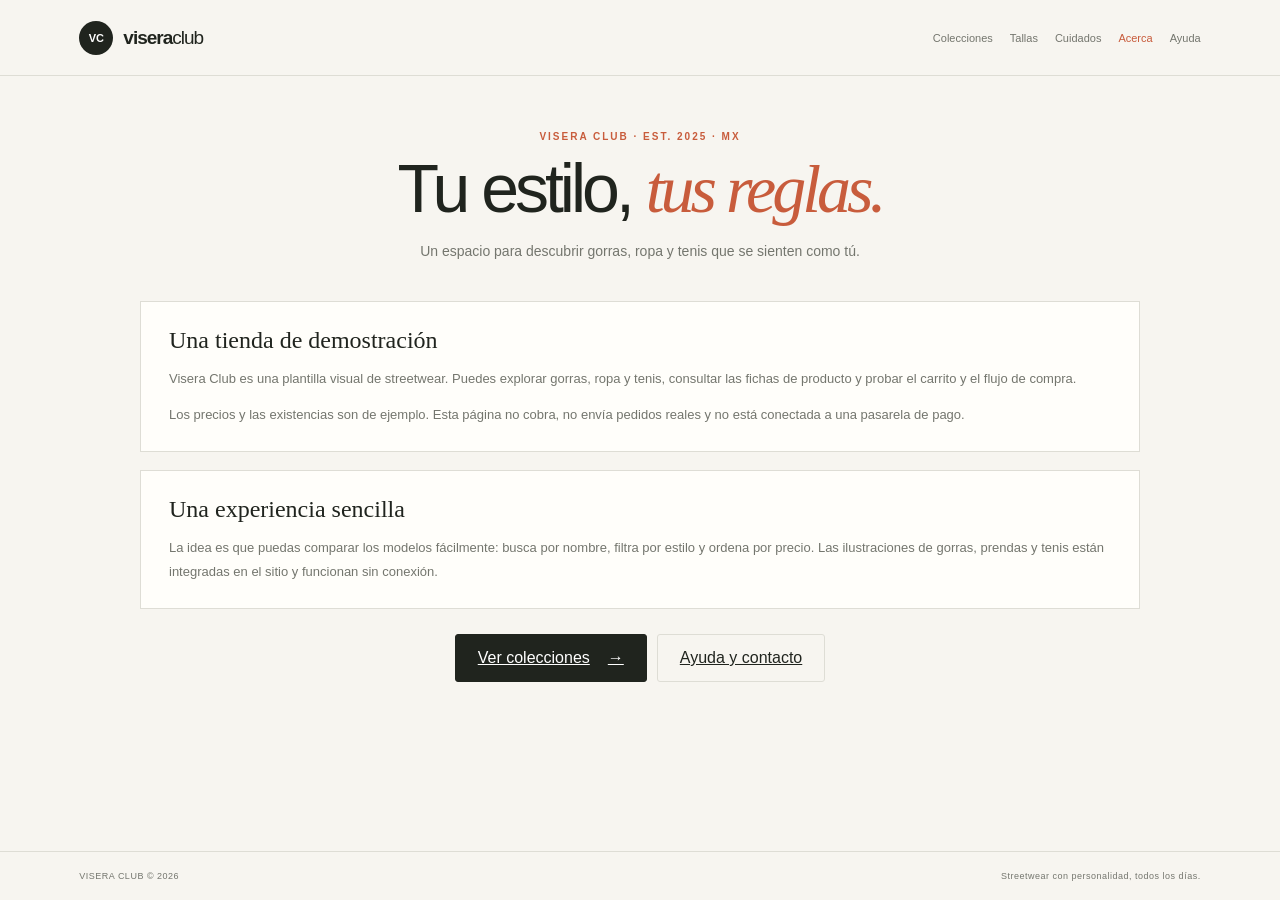
==== acerca.html @ 669e8320 "Publish Visera Club streetwear store" ====
<!doctype html>
<html lang="es">
<head>
  <meta charset="utf-8">
  <meta name="viewport" content="width=device-width, initial-scale=1">
  <meta name="theme-color" content="#f7f5f0">
  <meta name="description" content="Conoce Visera Club y cómo funciona esta tienda de demostración.">
  <title>Acerca de Visera Club</title>
  <link rel="icon" href="assets/favicon.svg" type="image/svg+xml">
  <link rel="stylesheet" href="styles.css">
</head>
<body class="standalone-page">
  <header class="standalone-header">
    <a class="brand" href="index.html" aria-label="Visera Club, inicio"><span class="brand-mark" aria-hidden="true">VC</span><span>visera<span class="brand-light">club</span></span></a>
    <nav class="standalone-nav" aria-label="Navegación principal">
      <a href="colecciones.html">Colecciones</a><a href="guia-tallas.html">Tallas</a><a href="cuidados.html">Cuidados</a><a href="acerca.html" aria-current="page">Acerca</a><a href="contacto.html">Ayuda</a>
    </nav>
  </header>
  <main class="standalone-main">
    <header class="standalone-heading">
      <p class="eyebrow">VISERA CLUB · EST. 2025 · MX</p>
      <h1>Tu estilo, <em>tus reglas.</em></h1>
      <p>Un espacio para descubrir gorras, ropa y tenis que se sienten como tú.</p>
    </header>
    <section class="standalone-panel">
      <h2>Una tienda de demostración</h2>
      <p>Visera Club es una plantilla visual de streetwear. Puedes explorar gorras, ropa y tenis, consultar las fichas de producto y probar el carrito y el flujo de compra.</p>
      <p>Los precios y las existencias son de ejemplo. Esta página no cobra, no envía pedidos reales y no está conectada a una pasarela de pago.</p>
    </section>
    <section class="standalone-panel">
      <h2>Una experiencia sencilla</h2>
      <p>La idea es que puedas comparar los modelos fácilmente: busca por nombre, filtra por estilo y ordena por precio. Las ilustraciones de gorras, prendas y tenis están integradas en el sitio y funcionan sin conexión.</p>
    </section>
    <div class="standalone-actions"><a class="button button-dark" href="colecciones.html">Ver colecciones <span aria-hidden="true">→</span></a><a class="button button-outline" href="contacto.html">Ayuda y contacto</a></div>
  </main>
  <footer class="site-footer standalone-footer"><span>VISERA CLUB © 2026</span><span>Streetwear con personalidad, todos los días.</span></footer>
</body>
</html>
---- styles.css ----
:root {
  --ink: #20241e;
  --muted: #74766e;
  --paper: #f7f5f0;
  --white: #fffefa;
  --accent: #c85c3c;
  --green: #dce6d9;
  --line: #deddd5;
  --serif: Georgia, "Times New Roman", serif;
  font-family: "Trebuchet MS", Arial, sans-serif;
  color: var(--ink);
  background: var(--paper);
}

* { box-sizing: border-box; }
body { margin: 0; min-width: 320px; }
button, input { font: inherit; }
button { color: inherit; }
[hidden] { display: none !important; }
button:focus-visible, a:focus-visible, input:focus-visible, select:focus-visible {
  outline: 2px solid var(--accent);
  outline-offset: 3px;
}

.topbar {
  height: 76px;
  padding: 0 6.2vw;
  display: flex;
  align-items: center;
  justify-content: space-between;
  border-bottom: 1px solid var(--line);
  background: var(--paper);
  position: sticky;
  top: 0;
  z-index: 4;
  backdrop-filter: blur(14px);
}
.brand { display: inline-flex; align-items: center; gap: 10px; color: var(--ink); text-decoration: none; font-size: 19px; font-weight: 800; letter-spacing: -1px; }
.brand-light { font-weight: 400; }
.brand-mark { width: 34px; height: 34px; border-radius: 50%; display: grid; place-items: center; background: var(--ink); color: white; font-size: 11px; letter-spacing: 0; }
.topbar-right { display: flex; align-items: center; gap: 27px; color: var(--muted); font-size: 12px; }
.home-indicator {
  border: 1px solid var(--line);
  border-radius: 99px;
  padding: 8px 12px;
  color: var(--ink);
  background: var(--white);
  font-size: 12px;
  cursor: pointer;
  transition: border-color .2s, transform .2s, background .2s;
}
.home-indicator:hover {
  border-color: var(--ink);
  background: var(--paper);
  transform: translateY(-1px);
}
.cart-indicator { border: 1px solid var(--line); border-radius: 99px; padding: 8px 12px; color: var(--ink); font-size: 12px; background: transparent; cursor: pointer; }
.cart-indicator:hover { border-color: var(--ink); }

.view { min-height: calc(100vh - 126px); }
.welcome-view { padding: 8vh 9vw 30px; display: grid; grid-template-columns: 1fr 1fr; align-items: center; column-gap: 7vw; }
.welcome-copy { padding: 10px 0 45px; }
.eyebrow { color: var(--accent); font-size: 10px; letter-spacing: 2px; font-weight: 800; margin: 0 0 18px; }
h1 { font-size: clamp(42px, 6.3vw, 78px); line-height: .99; letter-spacing: -4px; margin: 0; font-weight: 500; }
h1 em { color: var(--accent); font-family: var(--serif); font-weight: 400; }
.welcome-description { color: var(--muted); max-width: 400px; line-height: 1.8; margin: 23px 0 28px; font-size: 15px; }
.button { display: inline-flex; align-items: center; justify-content: center; gap: 18px; border-radius: 3px; min-height: 48px; padding: 0 22px; cursor: pointer; transition: transform .2s, background .2s, color .2s; }
.button:hover { transform: translateY(-2px); }
.button-dark { background: var(--ink); color: white; border: 1px solid var(--ink); }
.button-dark:hover { background: var(--accent); border-color: var(--accent); }
.button-outline { background: transparent; border: 1px solid var(--line); color: var(--ink); }
.button-outline:hover { border-color: var(--ink); }
.welcome-note { color: var(--muted); margin-top: 29px; font-size: 11px; display: flex; align-items: center; gap: 8px; }
.status-dot { display: inline-block; width: 7px; height: 7px; border-radius: 50%; background: #80977a; }
.welcome-art { height: min(450px, 56vw); min-height: 330px; max-width: 490px; width: 100%; justify-self: end; position: relative; background: var(--green); display: grid; place-items: center; }
.hero-photo-wrap { position: absolute; inset: 11% 12% 12% 11%; background: #eeece6; overflow: hidden; }
.hero-photo { height: 100%; width: 100%; display: block; object-fit: cover; }
.photo-caption { position: absolute; bottom: 14px; left: 14px; font-size: 8px; letter-spacing: 1.5px; color: white; background: rgba(31, 36, 30, .72); padding: 9px 11px; }
.art-sticker { position: absolute; top: 6%; right: -7%; background: #e9b28f; width: 100px; height: 100px; border-radius: 50%; display: grid; place-content: center; transform: rotate(9deg); font: 15px/1.15 var(--serif); text-align: center; }
.art-sticker span { color: var(--accent); font: 19px Arial; }
.art-caption { position: absolute; bottom: -26px; right: 3px; color: var(--ink); font-size: 9px; letter-spacing: 1.5px; text-align: right; line-height: 1.7; }
.art-caption span { color: var(--muted); font-size: 8px; }
.welcome-bottom { grid-column: 1 / -1; display: flex; justify-content: space-between; align-items: end; gap: 20px; border-top: 1px solid var(--line); padding-top: 20px; margin-top: 45px; }
.mini-perks { display: flex; gap: 10px; color: var(--muted); font-size: 10px; padding-bottom: 7px; }
.mini-perks span { color: var(--accent); }
.share-area { width: min(460px, 100%); margin-top: 24px; padding: 14px; border: 1px solid var(--line); background: var(--white); }
.share-area label { display: block; color: var(--accent); font-size: 9px; letter-spacing: 1.3px; font-weight: 800; margin-bottom: 8px; }
.share-controls { display: flex; gap: 6px; }
.share-controls input { min-width: 0; width: 100%; padding: 9px; border: 1px solid var(--line); background: var(--white); font-size: 10px; color: var(--muted); }
.share-controls .button { min-height: 36px; padding: 0 12px; font-size: 10px; white-space: nowrap; }
.share-message { font-size: 10px; min-height: 12px; line-height: 1.5; margin: 7px 0 0; color: var(--muted); }

.menu-view { padding: 52px 9vw 35px; position: relative; overflow: hidden; }
.menu-intro { position: relative; z-index: 1; }
.menu-intro h1 { font-size: clamp(42px, 5.5vw, 66px); }
.menu-intro > p:last-child { color: var(--muted); font-size: 13px; margin-top: 14px; }
.menu-showcase { height: 205px; position: relative; overflow: hidden; margin: 28px 0 32px; background: #eeece5; }
.showcase-track { display: flex; gap: 18px; justify-content: center; position: absolute; inset: 0; padding: 10px; }
.showcase-column { width: min(20%, 175px); display: flex; flex-direction: column; gap: 14px; animation: float-up 11s linear infinite; }
.showcase-column:nth-child(2) { animation-delay: -3s; transform: translateY(30px); }
.showcase-column:nth-child(3) { animation-delay: -6s; transform: translateY(6px); }
.showcase-column:nth-child(4) { animation-delay: -1.5s; transform: translateY(45px); }
.showcase-column img { width: 100%; aspect-ratio: 1.4; object-fit: cover; background: #e1e1d9; }
.showcase-label { position: absolute; bottom: 0; left: 0; right: 0; background: rgba(32, 36, 30, .84); color: white; padding: 8px; text-align: center; letter-spacing: 2px; font-size: 8px; }
@keyframes float-up { from { translate: 0 0; } to { translate: 0 -100%; } }
.menu-options { display: grid; grid-template-columns: repeat(3, 1fr); gap: 12px; }
.menu-card { border: 1px solid var(--line); background: var(--white); padding: 19px 18px 20px; min-height: 130px; text-align: left; cursor: pointer; position: relative; transition: border-color .2s, transform .2s, background .2s; }
.menu-card:hover { background: #f0eee7; border-color: var(--accent); transform: translateY(-3px); }
.menu-card:nth-child(2) { background-color: #f3ebe3; }
.menu-card:nth-child(3) { background-color: #e6ecec; }
.menu-card:nth-child(4) { background-color: #edf0e8; }
.menu-card:nth-child(5) { background-color: #f0eee9; }
.menu-number { display: block; color: var(--muted); font-size: 8px; letter-spacing: 1px; }
.menu-title { display: block; font: 27px var(--serif); margin-top: 13px; }
.menu-arrow { position: absolute; right: 16px; top: 44px; color: var(--accent); font-size: 20px; }
.menu-subtitle { display: block; font-size: 10px; color: var(--muted); margin-top: 7px; }
.menu-footer { font-size: 8px; letter-spacing: 1.5px; color: var(--muted); text-align: center; margin: 24px 0 0; }
.menu-footer span { color: var(--accent); padding: 0 5px; }

.catalog-view { padding: 35px 8vw 45px; }
.catalog-heading { text-align: center; margin-bottom: 35px; position: relative; }
.catalog-heading .text-button { position: absolute; left: 0; top: 0; }
.text-button { border: 0; background: none; padding: 8px 0; color: var(--muted); cursor: pointer; font-size: 12px; }
.text-button:hover { color: var(--accent); }
.catalog-heading .eyebrow { margin-top: 18px; margin-bottom: 10px; }
.catalog-heading h1 { font-size: clamp(42px, 5vw, 58px); }
.catalog-description { color: var(--muted); font-size: 13px; }
.catalog-toolbar {
  display: grid;
  grid-template-columns: minmax(220px, 1fr) repeat(2, minmax(165px, 220px));
  gap: 12px;
  align-items: end;
  max-width: 1050px;
  margin: 0 auto 10px;
  padding: 15px;
  border: 1px solid var(--line);
  background: var(--white);
}
.catalog-toolbar label { display: block; color: var(--muted); font-size: 10px; letter-spacing: .7px; }
.catalog-toolbar input, .catalog-toolbar select {
  display: block;
  width: 100%;
  height: 42px;
  margin-top: 7px;
  padding: 0 11px;
  border: 1px solid var(--line);
  border-radius: 2px;
  background: var(--paper);
  color: var(--ink);
  font: inherit;
  font-size: 12px;
  letter-spacing: 0;
}
.product-count { max-width: 1050px; margin: 0 auto 15px; color: var(--muted); font-size: 10px; }
.product-grid { display: grid; grid-template-columns: repeat(4, minmax(0, 1fr)); gap: 26px 16px; }
.product-card { min-width: 0; cursor: pointer; transition: transform .2s; }
.product-card:hover { transform: translateY(-3px); }
.product-image { width: 100%; aspect-ratio: 1 / .91; display: block; object-fit: cover; background: #e9e7df; transition: transform .25s; }
.product-card:hover .product-image { transform: scale(1.035); }
.product-image-wrap { position: relative; overflow: hidden; background: #e9e7df; }
.product-tag { position: absolute; top: 10px; left: 10px; background: var(--white); padding: 6px 8px; font-size: 8px; letter-spacing: .7px; }
.product-info { padding: 12px 2px; display: flex; justify-content: space-between; gap: 8px; align-items: start; }
.product-name { font-size: 12px; font-weight: 700; margin: 0; }
.product-type { margin: 5px 0 0; color: var(--muted); font-size: 10px; }
.product-price { font-size: 12px; font-weight: 700; white-space: nowrap; }
.catalog-empty { grid-column: 1 / -1; padding: 50px 20px; text-align: center; border: 1px solid var(--line); background: var(--white); }
.catalog-empty > span { color: var(--accent); font: 42px var(--serif); }
.catalog-empty h2 { margin: 10px 0 6px; font: 25px var(--serif); }
.catalog-empty p { margin: 0 0 18px; color: var(--muted); font-size: 12px; }
.catalog-bottom { text-align: center; padding-top: 40px; }

.cart-view { padding: 38px 8vw 55px; }
.cart-heading { text-align: center; position: relative; margin-bottom: 35px; }
.cart-heading > .text-button { position: absolute; left: 0; top: 0; }
.cart-heading .eyebrow { margin: 18px 0 10px; }
.cart-heading h1 { font-size: clamp(42px, 5vw, 58px); }
.cart-description { color: var(--muted); font-size: 13px; }
.cart-layout { display: grid; grid-template-columns: minmax(0, 1.6fr) minmax(250px, .8fr); gap: 35px; max-width: 1050px; margin: auto; align-items: start; }
.cart-list { border-top: 1px solid var(--line); }
.cart-item { display: grid; grid-template-columns: 115px minmax(0, 1fr) auto; gap: 18px; align-items: center; padding: 18px 0; border-bottom: 1px solid var(--line); }
.cart-item-image { display: block; width: 115px; aspect-ratio: 1.25; object-fit: cover; background: #e9e7df; }
.cart-item-name { font-size: 14px; margin: 0 0 6px; }
.cart-item-meta { font-size: 11px; color: var(--muted); margin: 0; }
.cart-item-price { font-size: 12px; font-weight: 700; white-space: nowrap; align-self: start; padding-top: 3px; }
.cart-item-controls { display: flex; align-items: center; gap: 8px; margin-top: 13px; }
.quantity-control { height: 30px; display: inline-flex; align-items: center; border: 1px solid var(--line); }
.quantity-control button { width: 30px; height: 28px; border: 0; background: transparent; cursor: pointer; }
.quantity-control button:hover { background: var(--green); }
.quantity-control span { min-width: 25px; text-align: center; font-size: 11px; }
.cart-remove { border: 0; background: transparent; color: var(--muted); cursor: pointer; font-size: 10px; text-decoration: underline; }
.cart-remove:hover { color: var(--accent); }
.cart-summary { border: 1px solid var(--line); padding: 22px; background: var(--white); }
.cart-summary h2 { font: 23px var(--serif); margin: 0 0 20px; }
.summary-row { display: flex; justify-content: space-between; font-size: 12px; margin: 12px 0; color: var(--muted); }
.summary-row.total { padding-top: 14px; border-top: 1px solid var(--line); color: var(--ink); font-size: 15px; font-weight: 700; }
.cart-summary .button { width: 100%; margin-top: 12px; }
.cart-disclaimer { font-size: 10px; color: var(--muted); line-height: 1.6; margin: 13px 0 0; }
.clear-cart { display: block; margin: 16px 0 0 auto; border: 0; background: none; color: var(--muted); text-decoration: underline; cursor: pointer; font-size: 10px; }
.empty-cart { max-width: 540px; margin: 15px auto 0; text-align: center; padding: 55px 20px; border: 1px solid var(--line); background: var(--white); }
.empty-cart-symbol { display: block; color: var(--accent); font-size: 35px; margin-bottom: 12px; }
.empty-cart h2 { font: 28px var(--serif); margin: 0 0 9px; }
.empty-cart p { color: var(--muted); font-size: 12px; margin: 0 0 22px; }

.checkout-view { padding: 38px 6vw 55px; }
.checkout-heading { text-align: center; max-width: 760px; margin: 0 auto 30px; position: relative; }
.checkout-heading > .text-button { position: absolute; left: 0; top: 0; }
.checkout-heading .eyebrow { margin: 18px 0 10px; }
.checkout-heading h1 { font-size: clamp(38px, 5vw, 58px); }
.checkout-heading > p:last-child { color: var(--muted); font-size: 13px; }
.checkout-panel { width: min(100%, 650px); margin: auto; padding: 28px; border: 1px solid var(--line); background: var(--white); }
.checkout-panel label { display: block; color: var(--ink); font-size: 12px; font-weight: 700; }
.checkout-panel input[type="text"], .checkout-panel textarea { display: block; width: 100%; margin-top: 7px; padding: 12px; border: 1px solid var(--line); border-radius: 2px; background: var(--paper); color: var(--ink); font: inherit; font-size: 13px; font-weight: 400; }
.checkout-panel textarea { resize: vertical; }
.checkout-panel input:focus, .checkout-panel textarea:focus { outline: 2px solid var(--accent); outline-offset: 1px; }
.checkout-panel form > label, .checkout-panel form > .form-row { margin-bottom: 17px; }
.form-row { display: grid; grid-template-columns: 1.2fr .8fr; gap: 16px; }
.checkout-panel .button { width: 100%; }
.checkout-privacy { color: var(--muted); font-size: 11px; line-height: 1.65; }
.delivery-summary { padding: 0 0 18px; margin-bottom: 20px; border-bottom: 1px solid var(--line); }
.delivery-summary h2 { font: 21px var(--serif); margin: 0 0 8px; }
.delivery-summary p { color: var(--muted); font-size: 12px; line-height: 1.7; margin: 0; }
.payment-options { padding: 0; margin: 0 0 18px; border: 0; }
.payment-options legend { font-size: 13px; font-weight: 700; margin-bottom: 10px; }
.payment-option { display: flex !important; align-items: flex-start; gap: 12px; padding: 15px; margin: 9px 0; border: 1px solid var(--line); cursor: pointer; }
.payment-option:has(input:checked) { border-color: var(--accent); background: #fcf7f2; }
.payment-option-disabled { cursor: not-allowed; opacity: .58; }
.payment-option input { accent-color: var(--accent); margin: 2px 0 0; }
.payment-option-copy strong, .payment-option-copy small { display: block; }
.payment-option-copy strong { font-size: 13px; }
.payment-option-copy small { color: var(--muted); font-size: 11px; font-weight: 400; line-height: 1.6; margin-top: 4px; }
.payment-total { display: flex; justify-content: space-between; margin: 20px 0 16px; padding: 15px 0; border-top: 1px solid var(--line); font-size: 14px; }
.checkout-result-view { display: grid; place-items: center; }
.result-panel { text-align: center; }
.result-panel .exit-symbol { margin-bottom: 8px; }
.result-panel .eyebrow { margin-bottom: 12px; }
.result-panel h1 { font-size: clamp(35px, 5vw, 52px); letter-spacing: -2px; }
.result-message { color: var(--muted); font-size: 13px; line-height: 1.75; }
.result-summary { padding: 8px 0; margin: 20px 0; border-top: 1px solid var(--line); border-bottom: 1px solid var(--line); text-align: left; }
.result-summary p { display: flex; justify-content: space-between; gap: 15px; font-size: 12px; }
.result-summary span { color: var(--muted); }
.result-summary strong { text-align: right; }
.result-panel > .button { margin-top: 12px; }

.detail-view { padding: 36px 9vw 55px; }
.detail-back { display: inline-block; margin-bottom: 22px; }
.detail-layout { display: grid; grid-template-columns: minmax(0, 1.05fr) minmax(300px, .85fr); gap: 7vw; align-items: center; max-width: 1080px; margin: 0 auto; }
.detail-image { width: 100%; aspect-ratio: 1 / .9; object-fit: cover; background: #e9e7df; }
.detail-copy .eyebrow { margin-bottom: 12px; }
.detail-copy h1 { font-size: clamp(38px, 5vw, 58px); letter-spacing: -2px; }
.detail-copy .detail-description { color: var(--muted); line-height: 1.75; font-size: 13px; margin: 18px 0 24px; }
.detail-price { font-size: 23px; font-weight: 700; }
.detail-stock { color: #5b7855; font-size: 11px; margin: 8px 0 22px; }
.detail-fields { display: grid; grid-template-columns: 1fr 1fr; gap: 14px; margin-bottom: 20px; }
.detail-fields label { font-size: 10px; letter-spacing: 1px; color: var(--muted); }
.detail-fields select { display: block; width: 100%; padding: 12px; margin-top: 7px; background: var(--white); border: 1px solid var(--line); }
.detail-copy .button { width: 100%; }
.detail-return { position: fixed; right: 24px; bottom: 24px; z-index: 2; box-shadow: 0 4px 18px #20241e1a; }
.info-view { max-width: 900px; margin: auto; padding: 48px 30px 65px; }
.info-view > .eyebrow { margin-top: 48px; }
.info-view h1 { font-size: clamp(40px, 5vw, 62px); }
.info-panel { background: var(--white); border: 1px solid var(--line); margin: 30px 0 24px; padding: 28px 32px; }
.info-panel h2 { font: 21px var(--serif); margin: 0 0 8px; }
.info-panel p { color: var(--muted); font-size: 13px; line-height: 1.8; margin: 0 0 22px; }
.info-panel p:last-child { margin-bottom: 0; }
.info-links { display: grid; grid-template-columns: repeat(2, minmax(0, 1fr)); gap: 9px; margin: 5px 0 22px; }
.info-links a { display: flex; justify-content: space-between; gap: 10px; padding: 13px 14px; border: 1px solid var(--line); color: var(--ink); text-decoration: none; font-size: 12px; transition: border-color .2s, background .2s; }
.info-links a:hover { border-color: var(--accent); background: var(--paper); }
.info-links a span { color: var(--accent); }
.offline-note { border-top: 1px solid var(--line); padding-top: 18px; }
.offline-note strong { color: var(--ink); }
code { background: #efeee9; padding: 2px 4px; }
.exit-view { text-align: center; display: flex; min-height: calc(100vh - 126px); flex-direction: column; align-items: center; justify-content: center; }
.exit-view .eyebrow { margin: 12px 0 16px; }
.exit-view h1 { font-size: clamp(45px, 6vw, 74px); }
.exit-view > p:not(.eyebrow) { color: var(--muted); font-size: 14px; margin: 20px 0 27px; }
.exit-symbol { color: var(--accent); font-size: 35px; }
.toast { position: fixed; left: 50%; bottom: 22px; transform: translate(-50%, 20px); opacity: 0; z-index: 5; background: var(--ink); color: white; padding: 12px 18px; font-size: 12px; pointer-events: none; transition: .25s; }
.toast.visible { transform: translate(-50%, 0); opacity: 1; }
.site-footer { display: flex; justify-content: space-between; align-items: center; flex-wrap: wrap; gap: 15px; border-top: 1px solid var(--line); padding: 19px 6.2vw; color: var(--muted); font-size: 9px; letter-spacing: .5px; }
.footer-links { display: flex; flex-wrap: wrap; gap: 14px; }
.footer-links a { color: var(--muted); text-decoration: none; }
.footer-links a:hover { color: var(--accent); }

.standalone-page { min-height: 100vh; display: flex; flex-direction: column; }
.standalone-main { width: min(100% - 48px, 1000px); margin: 0 auto; padding: 55px 0 70px; flex: 1; }
.standalone-header { display: flex; justify-content: space-between; align-items: center; gap: 25px; min-height: 76px; padding: 0 6.2vw; border-bottom: 1px solid var(--line); background: var(--paper); }
.standalone-nav { display: flex; flex-wrap: wrap; gap: 17px; }
.standalone-nav a { color: var(--muted); text-decoration: none; font-size: 11px; }
.standalone-nav a:hover, .standalone-nav a[aria-current="page"] { color: var(--accent); }
.standalone-heading { max-width: 700px; margin: 0 auto 36px; text-align: center; }
.standalone-heading .eyebrow { margin-bottom: 13px; }
.standalone-heading h1 { font-size: clamp(42px, 6vw, 68px); }
.standalone-heading > p:last-child { max-width: 570px; margin: 16px auto 0; color: var(--muted); font-size: 14px; line-height: 1.8; }
.standalone-panel { margin: 18px auto; padding: 25px 28px; border: 1px solid var(--line); background: var(--white); }
.standalone-panel h2 { margin: 0 0 8px; font: 24px var(--serif); }
.standalone-panel p, .standalone-panel li { color: var(--muted); font-size: 13px; line-height: 1.8; }
.standalone-panel p:last-child { margin-bottom: 0; }
.standalone-panel ul { padding-left: 20px; }
.standalone-cards { display: grid; grid-template-columns: repeat(3, minmax(0, 1fr)); gap: 15px; }
.standalone-card { display: flex; flex-direction: column; min-height: 195px; padding: 22px; border: 1px solid var(--line); background: var(--white); text-decoration: none; color: var(--ink); transition: transform .2s, border-color .2s; }
.standalone-card[href*="categoria=gorras"] { background: linear-gradient(145deg, var(--white) 62%, #e7ece2); }
.standalone-card[href*="categoria=ropa"] { background: linear-gradient(145deg, var(--white) 62%, #f3e9df); }
.standalone-card[href*="categoria=tenis"] { background: linear-gradient(145deg, var(--white) 62%, #e3ecee); }
.standalone-card:hover { transform: translateY(-3px); border-color: var(--accent); }
.standalone-card .eyebrow { margin-bottom: 12px; font-size: 9px; }
.standalone-card h2 { margin: 0 0 8px; font: 27px var(--serif); }
.standalone-card p { margin: 0 0 18px; color: var(--muted); font-size: 12px; line-height: 1.7; }
.standalone-card strong { margin-top: auto; color: var(--accent); font-size: 11px; }
.standalone-actions { display: flex; justify-content: center; gap: 10px; flex-wrap: wrap; margin-top: 25px; }
.standalone-footer { margin-top: auto; }

@media (max-width: 800px) {
  .topbar { height: 66px; padding: 0 5vw; }
  .welcome-view { padding: 55px 7vw 25px; column-gap: 5vw; }
  .welcome-art { min-height: 285px; }
  .welcome-bottom { align-items: start; flex-direction: column; margin-top: 35px; }
  .share-area { align-self: end; }
  .menu-view { padding: 45px 6vw 30px; }
  .menu-options { grid-template-columns: repeat(2, minmax(0, 1fr)); }
  .product-grid { grid-template-columns: repeat(3, minmax(0, 1fr)); }
  .catalog-toolbar { grid-template-columns: repeat(2, minmax(0, 1fr)); }
  .catalog-search { grid-column: 1 / -1; }
  .detail-layout { gap: 4vw; }
  .cart-layout { grid-template-columns: minmax(0, 1fr) 250px; gap: 20px; }
  .checkout-panel { padding: 23px; }
}
@media (max-width: 560px) {
  .top-note { display: none; }
  .welcome-view { display: block; padding: 45px 7vw 25px; }
  .welcome-copy { padding-bottom: 10px; }
  h1 { letter-spacing: -2px; }
  .welcome-art { height: 85vw; min-height: 280px; max-height: 380px; margin: 12px auto 32px; width: 90%; }
  .art-sticker { right: -7%; width: 80px; height: 80px; font-size: 13px; }
  .welcome-bottom { margin-top: 18px; }
  .mini-perks { font-size: 9px; flex-wrap: wrap; }
  .share-area { align-self: stretch; }
  .menu-view { padding: 38px 6vw 28px; }
  .menu-intro h1 { font-size: 46px; }
  .menu-showcase { height: 155px; margin: 21px 0 24px; }
  .showcase-column { width: 28%; }
  .showcase-column:nth-child(4) { display: none; }
  .menu-card { min-height: 112px; padding: 15px 12px; }
  .menu-title { font-size: 24px; }
  .menu-arrow { right: 11px; top: 39px; }
  .catalog-view { padding: 26px 5vw 35px; }
  .catalog-heading { padding-top: 25px; }
  .catalog-heading .text-button { top: -15px; }
  .catalog-heading h1 { font-size: 45px; }
  .catalog-toolbar { grid-template-columns: 1fr; gap: 10px; padding: 12px; }
  .catalog-search { grid-column: auto; }
  .product-count { margin-top: 10px; }
  .product-grid { grid-template-columns: repeat(2, minmax(0, 1fr)); gap: 18px 11px; }
  .product-name, .product-price { font-size: 11px; }
  .cart-view { padding: 26px 5vw 40px; }
  .cart-heading { padding-top: 25px; }
  .cart-heading > .text-button { top: -15px; }
  .cart-heading h1 { font-size: 45px; }
  .cart-layout { grid-template-columns: 1fr; gap: 22px; }
  .cart-item { grid-template-columns: 84px minmax(0, 1fr) auto; gap: 11px; }
  .cart-item-image { width: 84px; }
  .cart-item-name { font-size: 12px; }
  .cart-item-price { font-size: 11px; }
  .cart-summary { padding: 18px; }
  .checkout-view { padding: 26px 5vw 40px; }
  .checkout-heading { padding-top: 27px; }
  .checkout-heading > .text-button { top: -15px; }
  .checkout-heading h1 { font-size: 39px; }
  .checkout-panel { padding: 20px 16px; }
  .form-row { grid-template-columns: 1fr; }
  .detail-view { padding: 22px 6vw 90px; }
  .detail-layout { grid-template-columns: 1fr; gap: 25px; }
  .detail-image { max-height: 370px; }
  .detail-copy h1 { font-size: 43px; }
  .detail-return { right: 12px; bottom: 12px; }
  .info-view { padding: 28px 6vw 40px; }
  .info-view > .eyebrow { margin-top: 38px; }
  .info-panel { padding: 22px 18px; }
  .info-links { grid-template-columns: 1fr; }
  .standalone-header { align-items: flex-start; flex-direction: column; justify-content: center; padding: 15px 5vw; gap: 12px; }
  .standalone-nav { gap: 10px 14px; }
  .standalone-main { width: min(100% - 32px, 1000px); padding: 38px 0 48px; }
  .standalone-panel { padding: 21px 18px; }
  .standalone-cards { grid-template-columns: repeat(2, minmax(0, 1fr)); }
  .site-footer { padding: 16px 5vw; gap: 10px; font-size: 8px; }
}
@media (max-width: 420px) {
  .standalone-cards { grid-template-columns: 1fr; }
}
@media (prefers-reduced-motion: reduce) {
  *, *::before, *::after { scroll-behavior: auto !important; animation-duration: .01ms !important; animation-iteration-count: 1 !important; transition-duration: .01ms !important; }
}
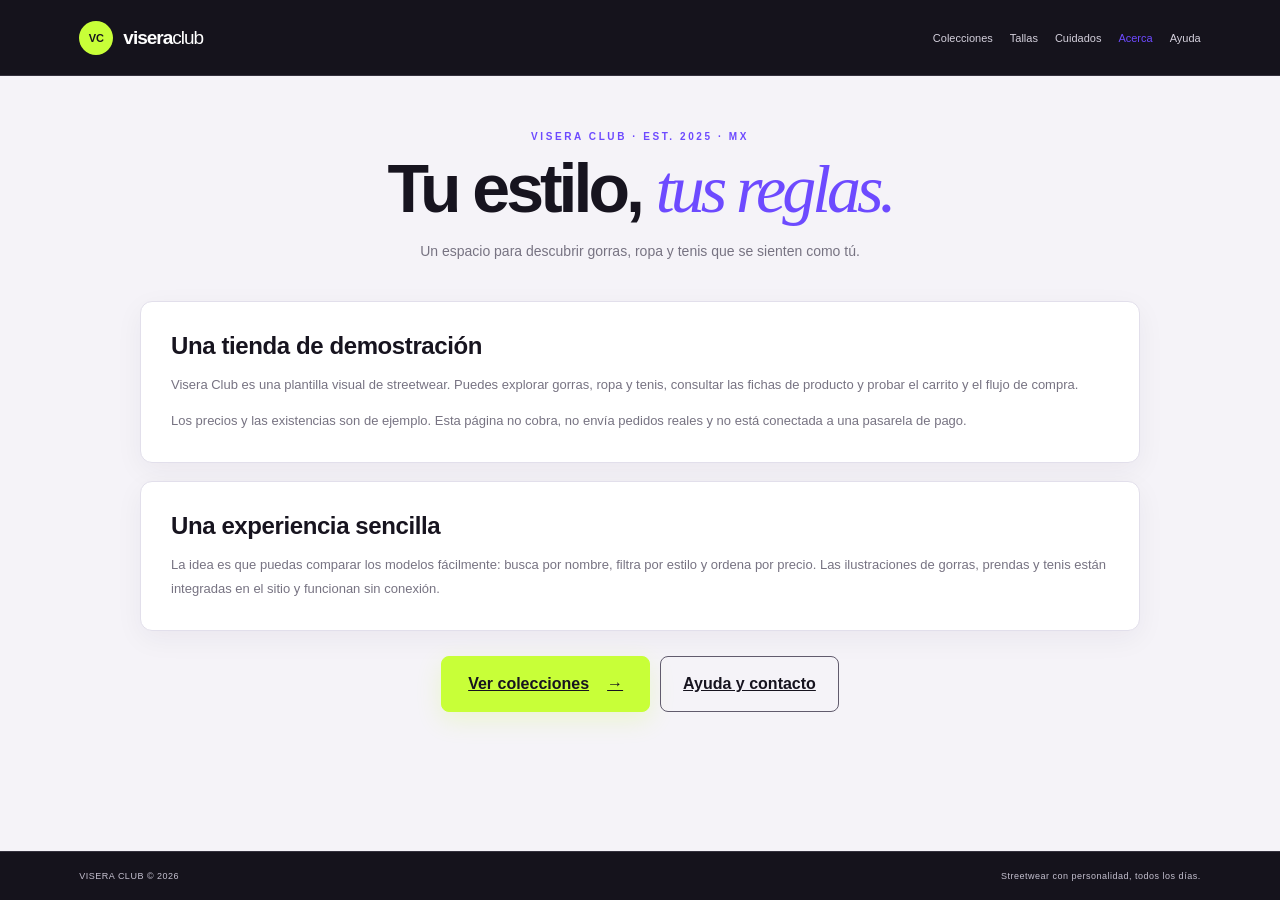
==== commit 3cd2fa7f: "Refresh Visera Club visual design" ====
--- a/acerca.html
+++ b/acerca.html
@@ -3,7 +3,7 @@
 <head>
   <meta charset="utf-8">
   <meta name="viewport" content="width=device-width, initial-scale=1">
-  <meta name="theme-color" content="#f7f5f0">
+  <meta name="theme-color" content="#15131c">
   <meta name="description" content="Conoce Visera Club y cómo funciona esta tienda de demostración.">
   <title>Acerca de Visera Club</title>
   <link rel="icon" href="assets/favicon.svg" type="image/svg+xml">
--- a/styles.css
+++ b/styles.css
@@ -389,3 +389,346 @@
 @media (prefers-reduced-motion: reduce) {
   *, *::before, *::after { scroll-behavior: auto !important; animation-duration: .01ms !important; animation-iteration-count: 1 !important; transition-duration: .01ms !important; }
 }
+
+:root {
+  --ink: #17141f;
+  --muted: #777382;
+  --paper: #f5f3f8;
+  --white: #fff;
+  --accent: #6d4aff;
+  --green: #e8ff9c;
+  --line: #e2dfeb;
+  --electric: #c8ff38;
+  --pink: #ff4d8d;
+  background: var(--paper);
+  color: var(--ink);
+}
+
+body { background: var(--paper); }
+button, input, select { border-radius: 8px; }
+button:focus-visible, a:focus-visible, input:focus-visible, select:focus-visible {
+  outline-color: var(--accent);
+  outline-width: 3px;
+}
+
+.topbar, .standalone-header {
+  background: #15131c;
+  color: #fff;
+  border-bottom: 1px solid #34313d;
+}
+.brand, .home-indicator, .cart-indicator { color: #fff; }
+.brand-mark { background: var(--electric); color: #17141f; }
+.topbar-right { color: #c5c1d0; }
+.home-indicator, .cart-indicator {
+  background: #24212c;
+  border-color: #484450;
+}
+.home-indicator:hover, .cart-indicator:hover {
+  border-color: var(--electric);
+  background: #302c39;
+}
+
+.welcome-view {
+  position: relative;
+  overflow: hidden;
+  min-height: min(790px, calc(100vh - 76px));
+  padding-top: clamp(64px, 9vh, 110px);
+  background:
+    radial-gradient(ellipse at 77% 45%, rgba(109, 74, 255, .3), transparent 36%),
+    radial-gradient(ellipse at 10% 5%, rgba(200, 255, 56, .12), transparent 30%),
+    #17141f;
+  color: #fff;
+}
+.welcome-view::before {
+  content: "VC";
+  position: absolute;
+  right: 43%;
+  top: 2%;
+  color: rgba(255, 255, 255, .035);
+  font-size: clamp(180px, 30vw, 390px);
+  line-height: .8;
+  font-weight: 900;
+  letter-spacing: -.12em;
+  pointer-events: none;
+}
+.welcome-copy { position: relative; z-index: 1; }
+.eyebrow { color: var(--electric); letter-spacing: 2.6px; }
+.welcome-copy h1 {
+  max-width: 680px;
+  font-size: clamp(58px, 8.3vw, 106px);
+  line-height: .9;
+  letter-spacing: -.075em;
+  font-weight: 900;
+  text-transform: uppercase;
+}
+.welcome-copy h1 em {
+  color: var(--electric);
+  font-family: inherit;
+  font-style: normal;
+}
+.welcome-description {
+  max-width: 430px;
+  color: #c8c4d1;
+  font-size: 16px;
+  line-height: 1.75;
+}
+.button { border-radius: 8px; font-weight: 800; }
+.button-dark {
+  min-height: 56px;
+  padding: 0 26px;
+  background: var(--electric);
+  border-color: var(--electric);
+  color: #17141f;
+  box-shadow: 0 8px 24px rgba(200, 255, 56, .2);
+}
+.button-dark:hover {
+  background: #dcff80;
+  border-color: #dcff80;
+  box-shadow: 0 12px 28px rgba(200, 255, 56, .28);
+}
+.welcome-note { color: #b7b3c2; }
+.status-dot { background: var(--electric); box-shadow: 0 0 12px var(--electric); }
+.welcome-art {
+  z-index: 1;
+  height: min(490px, 56vw);
+  min-height: 360px;
+  background: linear-gradient(145deg, #845fff, #4a2e9b);
+  box-shadow: 18px 18px 0 rgba(200, 255, 56, .9);
+  transform: rotate(2deg);
+}
+.hero-photo-wrap { inset: 6%; background: #28164d; }
+.hero-photo { transition: transform .5s; }
+.welcome-art:hover .hero-photo { transform: scale(1.04); }
+.photo-caption {
+  border: 1px solid rgba(200, 255, 56, .65);
+  background: rgba(21, 19, 28, .86);
+  color: var(--electric);
+  font-weight: 800;
+}
+.art-sticker {
+  top: 1%;
+  right: -8%;
+  width: 118px;
+  height: 118px;
+  background: var(--electric);
+  color: #17141f;
+  font-family: inherit;
+  font-weight: 900;
+  box-shadow: 0 10px 28px #100b22aa;
+}
+.art-sticker span { color: var(--accent); }
+.art-caption { color: #fff; font-weight: 800; }
+.art-caption span { color: #c8c4d1; }
+.welcome-bottom { position: relative; z-index: 1; border-color: #393542; }
+.mini-perks { color: #c8c4d1; font-size: 11px; }
+.mini-perks span { color: var(--electric); }
+.share-area {
+  border-color: #403b4a;
+  border-radius: 10px;
+  background: #211e29;
+}
+.share-area label { color: var(--electric); }
+.share-controls input {
+  border-color: #403b4a;
+  border-radius: 6px;
+  background: #17141f;
+  color: #d8d4e0;
+}
+.share-controls .button { min-height: 40px; }
+.button-outline { border-color: #615b6d; color: inherit; }
+.welcome-view .button-outline { background: #302c39; color: #fff; }
+.welcome-view .button-outline:hover { border-color: var(--electric); }
+.share-message { color: #aaa5b5; }
+
+.menu-view, .catalog-view, .detail-view, .cart-view, .checkout-view, .info-view {
+  background:
+    radial-gradient(ellipse at 50% 0, rgba(109, 74, 255, .07), transparent 33%),
+    var(--paper);
+}
+.menu-intro h1, .catalog-heading h1, .cart-heading h1,
+.checkout-heading h1, .info-view h1 { font-weight: 900; }
+.menu-intro h1 em, .cart-heading h1 em, .checkout-heading h1 em,
+.info-view h1 em { color: var(--accent); }
+.menu-showcase {
+  height: 230px;
+  border-radius: 14px;
+  background: #201a31;
+  box-shadow: 0 14px 40px rgba(34, 22, 68, .16);
+}
+.showcase-column img { border-radius: 8px; background: #392960; }
+.showcase-label {
+  padding: 12px;
+  background: rgba(21, 19, 28, .88);
+  color: var(--electric);
+  font-weight: 800;
+}
+.menu-card {
+  min-height: 148px;
+  padding: 22px;
+  overflow: hidden;
+  border: 1px solid #e2dfeb;
+  border-radius: 12px;
+  background: #fff;
+  box-shadow: 0 5px 18px rgba(31, 24, 53, .045);
+}
+.menu-card:nth-child(n) { background-color: #fff; }
+.menu-card::after {
+  content: "";
+  position: absolute;
+  width: 110px;
+  height: 110px;
+  right: -36px;
+  bottom: -55px;
+  border-radius: 50%;
+  background: var(--green);
+  transition: transform .25s;
+}
+.menu-card:nth-child(2)::after { background: #ffd7e5; }
+.menu-card:nth-child(3)::after { background: #d9d0ff; }
+.menu-card:nth-child(4)::after { background: #d9f7ff; }
+.menu-card:nth-child(5)::after { background: #eeeaf4; }
+.menu-card:hover {
+  border-color: var(--accent);
+  background: #fff;
+  box-shadow: 0 12px 28px rgba(65, 40, 145, .12);
+}
+.menu-card:hover::after { transform: scale(1.35); }
+.menu-number { color: var(--accent); font-weight: 900; }
+.menu-title {
+  position: relative;
+  z-index: 1;
+  font: 900 30px "Trebuchet MS", Arial, sans-serif;
+  letter-spacing: -1px;
+}
+.menu-arrow { z-index: 1; color: var(--accent); }
+.menu-subtitle { position: relative; z-index: 1; color: var(--muted); }
+.menu-footer { color: var(--muted); font-weight: 800; }
+
+.text-button { color: var(--accent); font-weight: 800; }
+.text-button:hover { color: #4d2cc7; }
+.catalog-toolbar, .cart-summary, .info-panel, .checkout-panel, .standalone-panel {
+  border-color: var(--line);
+  border-radius: 12px;
+  background: #fff;
+  box-shadow: 0 8px 28px rgba(31, 24, 53, .05);
+}
+.catalog-toolbar input, .catalog-toolbar select, .detail-fields select,
+.checkout-panel input, .checkout-panel select {
+  border-radius: 7px;
+  border-color: #ddd9e7;
+  background: #faf9fc;
+}
+.product-image-wrap, .product-image, .detail-image, .cart-item-image {
+  border-radius: 9px;
+  background: #eae6f3;
+}
+.product-image-wrap { overflow: hidden; }
+.product-tag {
+  border-radius: 99px;
+  background: var(--electric);
+  color: var(--ink);
+  font-weight: 900;
+}
+.product-card:hover .product-image { transform: scale(1.045); }
+.product-name { font-size: 13px; }
+.product-price { color: var(--accent); }
+.product-count { font-weight: 700; }
+.catalog-empty, .empty-cart {
+  border-color: var(--line);
+  border-radius: 12px;
+  background: #fff;
+}
+.catalog-empty > span, .empty-cart-symbol, .exit-symbol { color: var(--accent); }
+.cart-list, .cart-item { border-color: var(--line); }
+.quantity-control { overflow: hidden; border-radius: 7px; }
+.quantity-control button:hover { background: var(--green); }
+.cart-summary h2, .info-panel h2, .standalone-panel h2 {
+  font-family: "Trebuchet MS", Arial, sans-serif;
+  font-weight: 900;
+  letter-spacing: -.4px;
+}
+.cart-summary .button { color: #17141f; }
+.detail-copy h1 { font-weight: 900; }
+.detail-stock { color: #487c16; font-weight: 700; }
+.info-panel { padding: 32px; }
+.info-links a {
+  border-color: var(--line);
+  border-radius: 8px;
+  font-weight: 700;
+}
+.info-links a:hover { border-color: var(--accent); background: #f3efff; }
+.standalone-nav a { color: #d4d0dc; }
+.standalone-heading h1 { font-weight: 900; }
+.standalone-heading .eyebrow { color: var(--accent); }
+.standalone-panel { padding: 30px; }
+.standalone-cards { gap: 18px; }
+.standalone-card {
+  min-height: 215px;
+  border-color: var(--line);
+  border-radius: 12px;
+  background: #fff;
+  box-shadow: 0 7px 24px rgba(31, 24, 53, .05);
+}
+.standalone-card[href*="categoria=gorras"],
+.standalone-card[href*="categoria=ropa"],
+.standalone-card[href*="categoria=tenis"] { background: #fff; }
+.standalone-card[href*="categoria=gorras"] { border-top: 5px solid var(--electric); }
+.standalone-card[href*="categoria=ropa"] { border-top: 5px solid var(--pink); }
+.standalone-card[href*="categoria=tenis"] { border-top: 5px solid var(--accent); }
+.standalone-card:hover {
+  border-color: var(--accent);
+  box-shadow: 0 14px 30px rgba(65, 40, 145, .12);
+}
+.standalone-card h2 {
+  font-family: "Trebuchet MS", Arial, sans-serif;
+  font-weight: 900;
+}
+.standalone-card strong { color: var(--accent); }
+.site-footer {
+  border-color: #34313d;
+  background: #15131c;
+  color: #c5c1d0;
+}
+.footer-links a { color: #c5c1d0; }
+.footer-links a:hover { color: var(--electric); }
+.toast { border: 1px solid #494352; border-radius: 8px; background: #211e29; }
+code { border-radius: 4px; background: #efecf5; }
+
+@media (max-width: 800px) {
+  .welcome-view { min-height: auto; padding-top: 65px; }
+  .welcome-art { box-shadow: 12px 12px 0 rgba(200, 255, 56, .9); }
+}
+@media (max-width: 560px) {
+  .topbar { padding: 0 4vw; }
+  .brand { font-size: 17px; }
+  .home-indicator, .cart-indicator { padding: 8px 10px; }
+  .welcome-view { padding: 48px 7vw 26px; }
+  .welcome-view::before { top: 2%; right: 2%; font-size: 190px; }
+  .welcome-copy h1 { font-size: clamp(52px, 15vw, 72px); letter-spacing: -.075em; }
+  .welcome-description { font-size: 14px; }
+  .welcome-art {
+    width: 88%;
+    height: 82vw;
+    min-height: 275px;
+    margin: 24px auto 38px;
+  }
+  .art-sticker { width: 88px; height: 88px; right: -9%; font-size: 12px; }
+  .photo-caption { bottom: 9px; left: 9px; font-size: 7px; }
+  .welcome-bottom { margin-top: 28px; }
+  .share-area { margin-top: 18px; }
+  .share-controls { flex-wrap: wrap; }
+  .share-controls .button { width: 100%; }
+  .menu-card { min-height: 122px; padding: 16px 13px; }
+  .menu-title { font-size: 24px; }
+  .menu-subtitle { max-width: 90%; font-size: 9px; }
+  .info-panel, .standalone-panel { padding: 22px 18px; }
+  .standalone-cards { grid-template-columns: 1fr; }
+  .standalone-header {
+    align-items: flex-start;
+    flex-direction: column;
+    padding: 17px 6vw;
+    gap: 14px;
+  }
+  .standalone-nav { gap: 12px; }
+  .site-footer { padding: 20px 6vw; }
+}
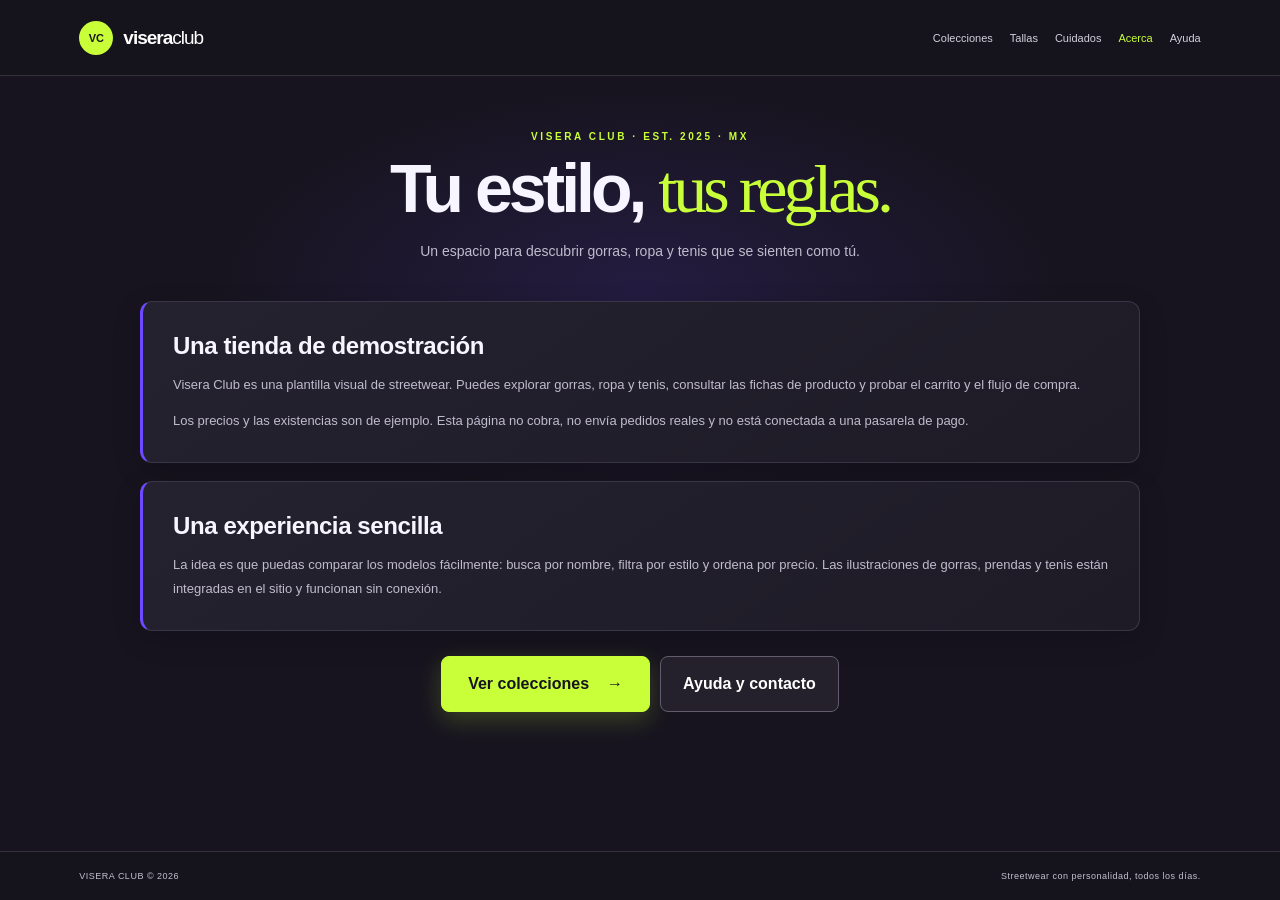
==== commit 14fc67c9: "Match every page to neon dark style" ====
--- a/acerca.html
+++ b/acerca.html
@@ -7,7 +7,7 @@
   <meta name="description" content="Conoce Visera Club y cómo funciona esta tienda de demostración.">
   <title>Acerca de Visera Club</title>
   <link rel="icon" href="assets/favicon.svg" type="image/svg+xml">
-  <link rel="stylesheet" href="styles.css">
+  <link rel="stylesheet" href="styles.css?v=20261009-2">
 </head>
 <body class="standalone-page">
   <header class="standalone-header">
--- a/styles.css
+++ b/styles.css
@@ -286,7 +286,7 @@
 .standalone-header { display: flex; justify-content: space-between; align-items: center; gap: 25px; min-height: 76px; padding: 0 6.2vw; border-bottom: 1px solid var(--line); background: var(--paper); }
 .standalone-nav { display: flex; flex-wrap: wrap; gap: 17px; }
 .standalone-nav a { color: var(--muted); text-decoration: none; font-size: 11px; }
-.standalone-nav a:hover, .standalone-nav a[aria-current="page"] { color: var(--accent); }
+.standalone-nav a:hover, .standalone-nav a[aria-current="page"] { color: var(--electric); }
 .standalone-heading { max-width: 700px; margin: 0 auto 36px; text-align: center; }
 .standalone-heading .eyebrow { margin-bottom: 13px; }
 .standalone-heading h1 { font-size: clamp(42px, 6vw, 68px); }
@@ -391,17 +391,18 @@
 }
 
 :root {
-  --ink: #17141f;
-  --muted: #777382;
-  --paper: #f5f3f8;
-  --white: #fff;
+  --ink: #f7f5ff;
+  --muted: #c0bbcd;
+  --paper: #17141f;
+  --white: #211e29;
   --accent: #6d4aff;
-  --green: #e8ff9c;
-  --line: #e2dfeb;
+  --green: #383c20;
+  --line: #3b3647;
   --electric: #c8ff38;
   --pink: #ff4d8d;
   background: var(--paper);
   color: var(--ink);
+  color-scheme: dark;
 }
 
 body { background: var(--paper); }
@@ -473,6 +474,7 @@
   line-height: 1.75;
 }
 .button { border-radius: 8px; font-weight: 800; }
+a.button { text-decoration: none; }
 .button-dark {
   min-height: 56px;
   padding: 0 26px;
@@ -542,7 +544,7 @@
 
 .menu-view, .catalog-view, .detail-view, .cart-view, .checkout-view, .info-view {
   background:
-    radial-gradient(ellipse at 50% 0, rgba(109, 74, 255, .07), transparent 33%),
+    radial-gradient(ellipse at 50% 0, rgba(109, 74, 255, .18), transparent 36%),
     var(--paper);
 }
 .menu-intro h1, .catalog-heading h1, .cart-heading h1,
@@ -566,12 +568,12 @@
   min-height: 148px;
   padding: 22px;
   overflow: hidden;
-  border: 1px solid #e2dfeb;
+  border: 1px solid #40394e;
   border-radius: 12px;
-  background: #fff;
-  box-shadow: 0 5px 18px rgba(31, 24, 53, .045);
-}
-.menu-card:nth-child(n) { background-color: #fff; }
+  background: linear-gradient(145deg, #262231, #1e1b27);
+  box-shadow: 0 8px 28px rgba(0, 0, 0, .22);
+}
+.menu-card:nth-child(n) { background-color: #211e29; }
 .menu-card::after {
   content: "";
   position: absolute;
@@ -580,49 +582,62 @@
   right: -36px;
   bottom: -55px;
   border-radius: 50%;
-  background: var(--green);
+  background: #454928;
   transition: transform .25s;
 }
-.menu-card:nth-child(2)::after { background: #ffd7e5; }
-.menu-card:nth-child(3)::after { background: #d9d0ff; }
-.menu-card:nth-child(4)::after { background: #d9f7ff; }
-.menu-card:nth-child(5)::after { background: #eeeaf4; }
+.menu-card:nth-child(2)::after { background: #74304a; }
+.menu-card:nth-child(3)::after { background: #473477; }
+.menu-card:nth-child(4)::after { background: #24515a; }
+.menu-card:nth-child(5)::after { background: #403b49; }
 .menu-card:hover {
-  border-color: var(--accent);
-  background: #fff;
-  box-shadow: 0 12px 28px rgba(65, 40, 145, .12);
+  border-color: var(--electric);
+  background: linear-gradient(145deg, #2d2939, #211e29);
+  box-shadow: 0 12px 32px rgba(109, 74, 255, .22);
 }
 .menu-card:hover::after { transform: scale(1.35); }
-.menu-number { color: var(--accent); font-weight: 900; }
+.menu-number { color: var(--electric); font-weight: 900; }
 .menu-title {
   position: relative;
   z-index: 1;
   font: 900 30px "Trebuchet MS", Arial, sans-serif;
   letter-spacing: -1px;
 }
-.menu-arrow { z-index: 1; color: var(--accent); }
-.menu-subtitle { position: relative; z-index: 1; color: var(--muted); }
-.menu-footer { color: var(--muted); font-weight: 800; }
-
-.text-button { color: var(--accent); font-weight: 800; }
-.text-button:hover { color: #4d2cc7; }
+.menu-arrow { z-index: 1; color: var(--electric); }
+.menu-subtitle { position: relative; z-index: 1; color: #c0bbcd; }
+.menu-footer { color: #c0bbcd; font-weight: 800; }
+
+.text-button { color: var(--electric); font-weight: 800; }
+.text-button:hover { color: #e0ff86; }
 .catalog-toolbar, .cart-summary, .info-panel, .checkout-panel, .standalone-panel {
   border-color: var(--line);
   border-radius: 12px;
-  background: #fff;
-  box-shadow: 0 8px 28px rgba(31, 24, 53, .05);
+  background: linear-gradient(145deg, #252230, #1e1b27);
+  box-shadow: 0 8px 28px rgba(0, 0, 0, .2);
 }
 .catalog-toolbar input, .catalog-toolbar select, .detail-fields select,
 .checkout-panel input, .checkout-panel select {
   border-radius: 7px;
-  border-color: #ddd9e7;
-  background: #faf9fc;
+  border-color: #484253;
+  background: #17141f;
+  color: var(--ink);
 }
 .product-image-wrap, .product-image, .detail-image, .cart-item-image {
   border-radius: 9px;
-  background: #eae6f3;
-}
-.product-image-wrap { overflow: hidden; }
+  background: #292536;
+}
+.product-card {
+  padding: 8px;
+  border: 1px solid #393445;
+  border-radius: 12px;
+  background: linear-gradient(155deg, #252230, #1d1a26);
+  box-shadow: 0 8px 24px rgba(0, 0, 0, .18);
+}
+.product-card:hover {
+  border-color: #7160aa;
+  box-shadow: 0 14px 30px rgba(109, 74, 255, .16);
+}
+.product-image-wrap { overflow: hidden; border-radius: 8px; }
+.product-info { padding: 12px 3px 5px; }
 .product-tag {
   border-radius: 99px;
   background: var(--electric);
@@ -631,17 +646,19 @@
 }
 .product-card:hover .product-image { transform: scale(1.045); }
 .product-name { font-size: 13px; }
-.product-price { color: var(--accent); }
+.product-price { color: var(--electric); }
 .product-count { font-weight: 700; }
 .catalog-empty, .empty-cart {
   border-color: var(--line);
   border-radius: 12px;
-  background: #fff;
+  background: linear-gradient(145deg, #252230, #1e1b27);
 }
 .catalog-empty > span, .empty-cart-symbol, .exit-symbol { color: var(--accent); }
 .cart-list, .cart-item { border-color: var(--line); }
 .quantity-control { overflow: hidden; border-radius: 7px; }
-.quantity-control button:hover { background: var(--green); }
+.quantity-control { border-color: #484253; background: #17141f; }
+.quantity-control button { color: var(--ink); }
+.quantity-control button:hover { background: #38314f; }
 .cart-summary h2, .info-panel h2, .standalone-panel h2 {
   font-family: "Trebuchet MS", Arial, sans-serif;
   font-weight: 900;
@@ -649,41 +666,108 @@
 }
 .cart-summary .button { color: #17141f; }
 .detail-copy h1 { font-weight: 900; }
-.detail-stock { color: #487c16; font-weight: 700; }
+.detail-stock { color: var(--electric); font-weight: 700; }
 .info-panel { padding: 32px; }
 .info-links a {
   border-color: var(--line);
   border-radius: 8px;
+  color: var(--ink);
   font-weight: 700;
 }
-.info-links a:hover { border-color: var(--accent); background: #f3efff; }
+.info-links a:hover { border-color: var(--electric); background: #302b3d; }
 .standalone-nav a { color: #d4d0dc; }
 .standalone-heading h1 { font-weight: 900; }
-.standalone-heading .eyebrow { color: var(--accent); }
+.standalone-heading .eyebrow { color: var(--electric); }
 .standalone-panel { padding: 30px; }
 .standalone-cards { gap: 18px; }
 .standalone-card {
   min-height: 215px;
   border-color: var(--line);
   border-radius: 12px;
-  background: #fff;
-  box-shadow: 0 7px 24px rgba(31, 24, 53, .05);
+  background: linear-gradient(145deg, #252230, #1e1b27);
+  color: var(--ink);
+  box-shadow: 0 8px 26px rgba(0, 0, 0, .2);
 }
 .standalone-card[href*="categoria=gorras"],
 .standalone-card[href*="categoria=ropa"],
-.standalone-card[href*="categoria=tenis"] { background: #fff; }
+.standalone-card[href*="categoria=tenis"] { background: linear-gradient(145deg, #252230, #1e1b27); }
 .standalone-card[href*="categoria=gorras"] { border-top: 5px solid var(--electric); }
 .standalone-card[href*="categoria=ropa"] { border-top: 5px solid var(--pink); }
 .standalone-card[href*="categoria=tenis"] { border-top: 5px solid var(--accent); }
 .standalone-card:hover {
-  border-color: var(--accent);
-  box-shadow: 0 14px 30px rgba(65, 40, 145, .12);
+  border-color: var(--electric);
+  box-shadow: 0 14px 30px rgba(109, 74, 255, .2);
 }
 .standalone-card h2 {
   font-family: "Trebuchet MS", Arial, sans-serif;
   font-weight: 900;
 }
-.standalone-card strong { color: var(--accent); }
+.standalone-card strong { color: var(--electric); }
+.standalone-heading > p:last-child,
+.standalone-panel p,
+.standalone-panel li { color: #c0bbcd; }
+.standalone-main {
+  position: relative;
+  isolation: isolate;
+}
+.standalone-main::before {
+  content: "";
+  position: absolute;
+  z-index: -1;
+  top: 0;
+  left: 50%;
+  width: min(85vw, 900px);
+  height: 430px;
+  transform: translateX(-50%);
+  background: radial-gradient(ellipse, rgba(109, 74, 255, .15), transparent 68%);
+  pointer-events: none;
+}
+.standalone-heading h1 em { color: var(--electric); font-style: normal; }
+.standalone-panel { border-left: 3px solid var(--accent); }
+.standalone-card h2 { color: var(--ink); }
+.standalone-actions .button-outline {
+  border-color: #615b6d;
+  background: #24212c;
+  color: #fff;
+}
+.standalone-actions .button-outline:hover {
+  border-color: var(--electric);
+  background: #302c39;
+}
+.catalog-heading h1 em, .detail-copy h1 em { color: var(--electric); }
+.catalog-description, .cart-description,
+.checkout-heading > p:last-child { color: #c0bbcd; }
+.checkout-panel label, .payment-options legend { color: var(--ink); }
+.checkout-panel input::placeholder { color: #918a9f; }
+.payment-option { border-color: #484253; border-radius: 8px; }
+.payment-option:has(input:checked) {
+  border-color: var(--electric);
+  background: #302c39;
+}
+.payment-option-disabled { color: #aaa4b5; }
+.payment-option input { accent-color: var(--electric); }
+.delivery-summary, .payment-total, .result-summary {
+  border-color: #484253;
+}
+.result-panel h1 { color: var(--ink); }
+.result-panel > .button-outline {
+  background: #24212c;
+  color: #fff;
+}
+.catalog-empty h2, .empty-cart h2 { color: var(--ink); }
+.cart-item-name, .cart-item-price, .summary-row.total { color: var(--ink); }
+.cart-remove, .clear-cart { color: #c0bbcd; }
+.cart-remove:hover, .clear-cart:hover { color: var(--electric); }
+.quantity-control button:disabled { color: #777181; cursor: not-allowed; }
+.detail-return {
+  border-color: #615b6d;
+  background: #24212c;
+  color: #fff;
+}
+.detail-return:hover { border-color: var(--electric); }
+.offline-note { border-color: #484253; }
+.offline-note strong { color: var(--electric); }
+code { color: #f7f5ff; }
 .site-footer {
   border-color: #34313d;
   background: #15131c;
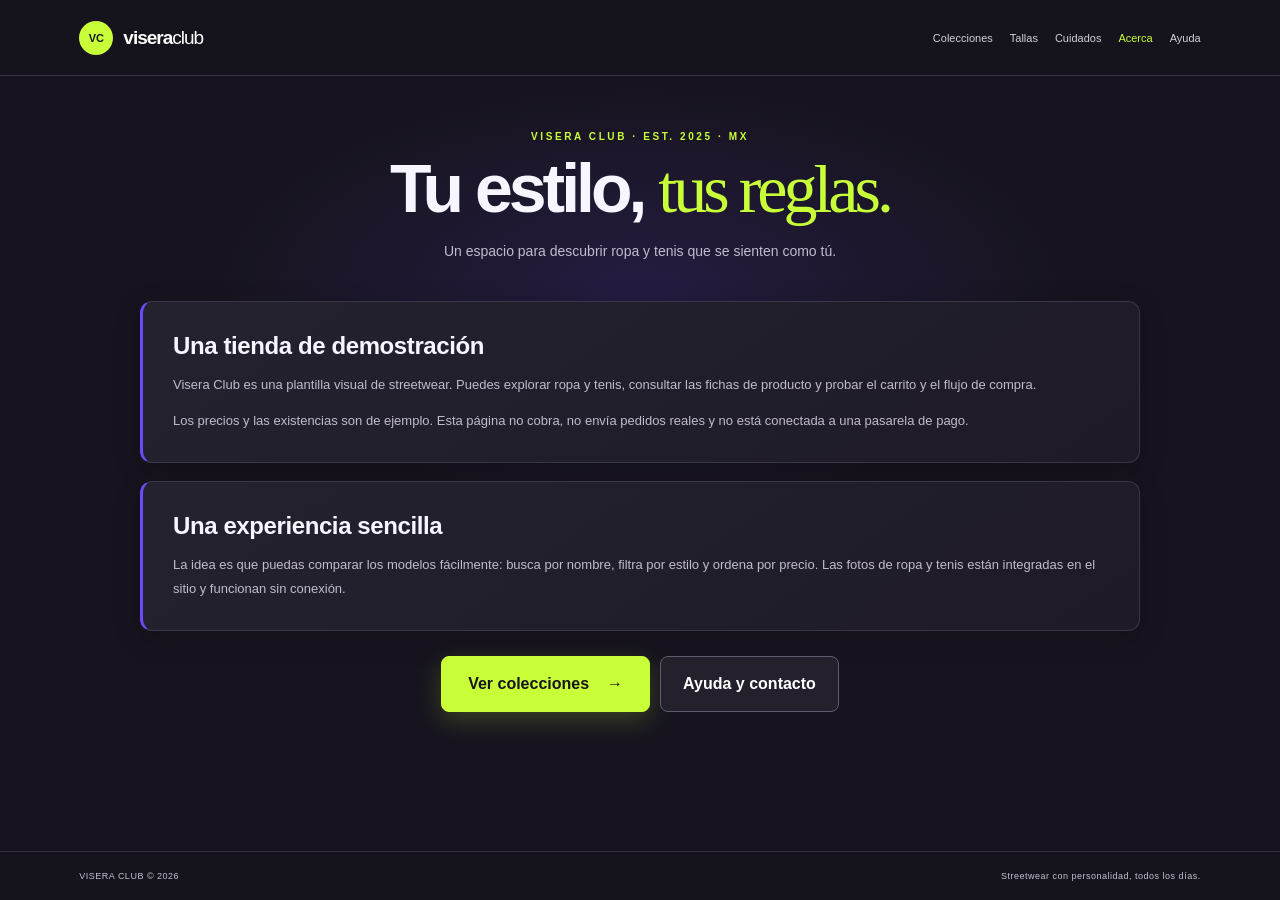
==== commit a9697f7d: "Remove cap category and add sneaker galleries" ====
--- a/acerca.html
+++ b/acerca.html
@@ -20,16 +20,16 @@
     <header class="standalone-heading">
       <p class="eyebrow">VISERA CLUB · EST. 2025 · MX</p>
       <h1>Tu estilo, <em>tus reglas.</em></h1>
-      <p>Un espacio para descubrir gorras, ropa y tenis que se sienten como tú.</p>
+      <p>Un espacio para descubrir ropa y tenis que se sienten como tú.</p>
     </header>
     <section class="standalone-panel">
       <h2>Una tienda de demostración</h2>
-      <p>Visera Club es una plantilla visual de streetwear. Puedes explorar gorras, ropa y tenis, consultar las fichas de producto y probar el carrito y el flujo de compra.</p>
+      <p>Visera Club es una plantilla visual de streetwear. Puedes explorar ropa y tenis, consultar las fichas de producto y probar el carrito y el flujo de compra.</p>
       <p>Los precios y las existencias son de ejemplo. Esta página no cobra, no envía pedidos reales y no está conectada a una pasarela de pago.</p>
     </section>
     <section class="standalone-panel">
       <h2>Una experiencia sencilla</h2>
-      <p>La idea es que puedas comparar los modelos fácilmente: busca por nombre, filtra por estilo y ordena por precio. Las ilustraciones de gorras, prendas y tenis están integradas en el sitio y funcionan sin conexión.</p>
+      <p>La idea es que puedas comparar los modelos fácilmente: busca por nombre, filtra por estilo y ordena por precio. Las fotos de ropa y tenis están integradas en el sitio y funcionan sin conexión.</p>
     </section>
     <div class="standalone-actions"><a class="button button-dark" href="colecciones.html">Ver colecciones <span aria-hidden="true">→</span></a><a class="button button-outline" href="contacto.html">Ayuda y contacto</a></div>
   </main>
--- a/styles.css
+++ b/styles.css
@@ -96,13 +96,14 @@
 .menu-intro > p:last-child { color: var(--muted); font-size: 13px; margin-top: 14px; }
 .menu-showcase { height: 205px; position: relative; overflow: hidden; margin: 28px 0 32px; background: #eeece5; }
 .showcase-track { display: flex; gap: 18px; justify-content: center; position: absolute; inset: 0; padding: 10px; }
-.showcase-column { width: min(20%, 175px); display: flex; flex-direction: column; gap: 14px; animation: float-up 11s linear infinite; }
+.showcase-column { width: min(20%, 175px); display: flex; flex-direction: column; animation: float-up 24s linear infinite; }
 .showcase-column:nth-child(2) { animation-delay: -3s; transform: translateY(30px); }
 .showcase-column:nth-child(3) { animation-delay: -6s; transform: translateY(6px); }
 .showcase-column:nth-child(4) { animation-delay: -1.5s; transform: translateY(45px); }
+.showcase-sequence { display: flex; flex-direction: column; gap: 14px; }
 .showcase-column img { width: 100%; aspect-ratio: 1.4; object-fit: cover; background: #e1e1d9; }
 .showcase-label { position: absolute; bottom: 0; left: 0; right: 0; background: rgba(32, 36, 30, .84); color: white; padding: 8px; text-align: center; letter-spacing: 2px; font-size: 8px; }
-@keyframes float-up { from { translate: 0 0; } to { translate: 0 -100%; } }
+@keyframes float-up { from { translate: 0 0; } to { translate: 0 -50%; } }
 .menu-options { display: grid; grid-template-columns: repeat(3, 1fr); gap: 12px; }
 .menu-card { border: 1px solid var(--line); background: var(--white); padding: 19px 18px 20px; min-height: 130px; text-align: left; cursor: pointer; position: relative; transition: border-color .2s, transform .2s, background .2s; }
 .menu-card:hover { background: #f0eee7; border-color: var(--accent); transform: translateY(-3px); }
@@ -158,6 +159,11 @@
 .product-image { width: 100%; aspect-ratio: 1 / .91; display: block; object-fit: cover; background: #e9e7df; transition: transform .25s; }
 .product-card:hover .product-image { transform: scale(1.035); }
 .product-image-wrap { position: relative; overflow: hidden; background: #e9e7df; }
+.product-image-wrap-gallery { overflow: visible; background: transparent; }
+.product-grid[data-category="ropa"] { grid-template-columns: minmax(0, 1fr); }
+.product-image-gallery { display: grid; grid-template-columns: repeat(var(--gallery-count), minmax(76px, 1fr)); gap: 8px; overflow-x: auto; padding-bottom: 5px; }
+.product-image-gallery .product-image { width: 100%; min-width: 76px; aspect-ratio: 3 / 4; border-radius: 6px; }
+.product-card:hover .product-image-gallery .product-image { transform: none; }
 .product-tag { position: absolute; top: 10px; left: 10px; background: var(--white); padding: 6px 8px; font-size: 8px; letter-spacing: .7px; }
 .product-info { padding: 12px 2px; display: flex; justify-content: space-between; gap: 8px; align-items: start; }
 .product-name { font-size: 12px; font-weight: 700; margin: 0; }
@@ -245,6 +251,33 @@
 .detail-back { display: inline-block; margin-bottom: 22px; }
 .detail-layout { display: grid; grid-template-columns: minmax(0, 1.05fr) minmax(300px, .85fr); gap: 7vw; align-items: center; max-width: 1080px; margin: 0 auto; }
 .detail-image { width: 100%; aspect-ratio: 1 / .9; object-fit: cover; background: #e9e7df; }
+.detail-media { min-width: 0; }
+.detail-gallery {
+  display: flex;
+  gap: 9px;
+  overflow-x: auto;
+  padding: 12px 2px 5px;
+  scrollbar-color: #6d4aff #211e29;
+}
+.detail-thumbnail {
+  flex: 0 0 76px;
+  width: 76px;
+  padding: 3px;
+  border: 1px solid #484253;
+  border-radius: 8px;
+  background: #211e29;
+  cursor: pointer;
+  transition: border-color .2s, transform .2s;
+}
+.detail-thumbnail:hover { transform: translateY(-2px); border-color: #8b70ff; }
+.detail-thumbnail[aria-pressed="true"] { border: 2px solid var(--electric); }
+.detail-thumbnail img {
+  display: block;
+  width: 100%;
+  height: 88px;
+  border-radius: 4px;
+  object-fit: cover;
+}
 .detail-copy .eyebrow { margin-bottom: 12px; }
 .detail-copy h1 { font-size: clamp(38px, 5vw, 58px); letter-spacing: -2px; }
 .detail-copy .detail-description { color: var(--muted); line-height: 1.75; font-size: 13px; margin: 18px 0 24px; }
@@ -296,9 +329,8 @@
 .standalone-panel p, .standalone-panel li { color: var(--muted); font-size: 13px; line-height: 1.8; }
 .standalone-panel p:last-child { margin-bottom: 0; }
 .standalone-panel ul { padding-left: 20px; }
-.standalone-cards { display: grid; grid-template-columns: repeat(3, minmax(0, 1fr)); gap: 15px; }
+.standalone-cards { display: grid; grid-template-columns: repeat(auto-fit, minmax(min(100%, 280px), 1fr)); gap: 15px; }
 .standalone-card { display: flex; flex-direction: column; min-height: 195px; padding: 22px; border: 1px solid var(--line); background: var(--white); text-decoration: none; color: var(--ink); transition: transform .2s, border-color .2s; }
-.standalone-card[href*="categoria=gorras"] { background: linear-gradient(145deg, var(--white) 62%, #e7ece2); }
 .standalone-card[href*="categoria=ropa"] { background: linear-gradient(145deg, var(--white) 62%, #f3e9df); }
 .standalone-card[href*="categoria=tenis"] { background: linear-gradient(145deg, var(--white) 62%, #e3ecee); }
 .standalone-card:hover { transform: translateY(-3px); border-color: var(--accent); }
@@ -525,11 +557,31 @@
 .mini-perks { color: #c8c4d1; font-size: 11px; }
 .mini-perks span { color: var(--electric); }
 .share-area {
+  width: min(460px, 100%);
+  margin-top: 20px;
+  padding: 14px;
   border-color: #403b4a;
   border-radius: 10px;
   background: #211e29;
 }
-.share-area label { color: var(--electric); }
+.share-area label {
+  display: block;
+  margin-bottom: 8px;
+  color: var(--electric);
+  font-size: 9px;
+  font-weight: 800;
+  letter-spacing: 1.3px;
+}
+.public-store-link {
+  display: inline-block;
+  margin: 0 0 10px;
+  color: var(--electric);
+  font-size: 13px;
+  font-weight: 800;
+  text-decoration: underline;
+  text-underline-offset: 3px;
+}
+.public-store-link:hover { color: #e0ff86; }
 .share-controls input {
   border-color: #403b4a;
   border-radius: 6px;
@@ -666,6 +718,7 @@
 }
 .cart-summary .button { color: #17141f; }
 .detail-copy h1 { font-weight: 900; }
+.detail-image { background: #292536; }
 .detail-stock { color: var(--electric); font-weight: 700; }
 .info-panel { padding: 32px; }
 .info-links a {
@@ -688,10 +741,8 @@
   color: var(--ink);
   box-shadow: 0 8px 26px rgba(0, 0, 0, .2);
 }
-.standalone-card[href*="categoria=gorras"],
 .standalone-card[href*="categoria=ropa"],
 .standalone-card[href*="categoria=tenis"] { background: linear-gradient(145deg, #252230, #1e1b27); }
-.standalone-card[href*="categoria=gorras"] { border-top: 5px solid var(--electric); }
 .standalone-card[href*="categoria=ropa"] { border-top: 5px solid var(--pink); }
 .standalone-card[href*="categoria=tenis"] { border-top: 5px solid var(--accent); }
 .standalone-card:hover {
